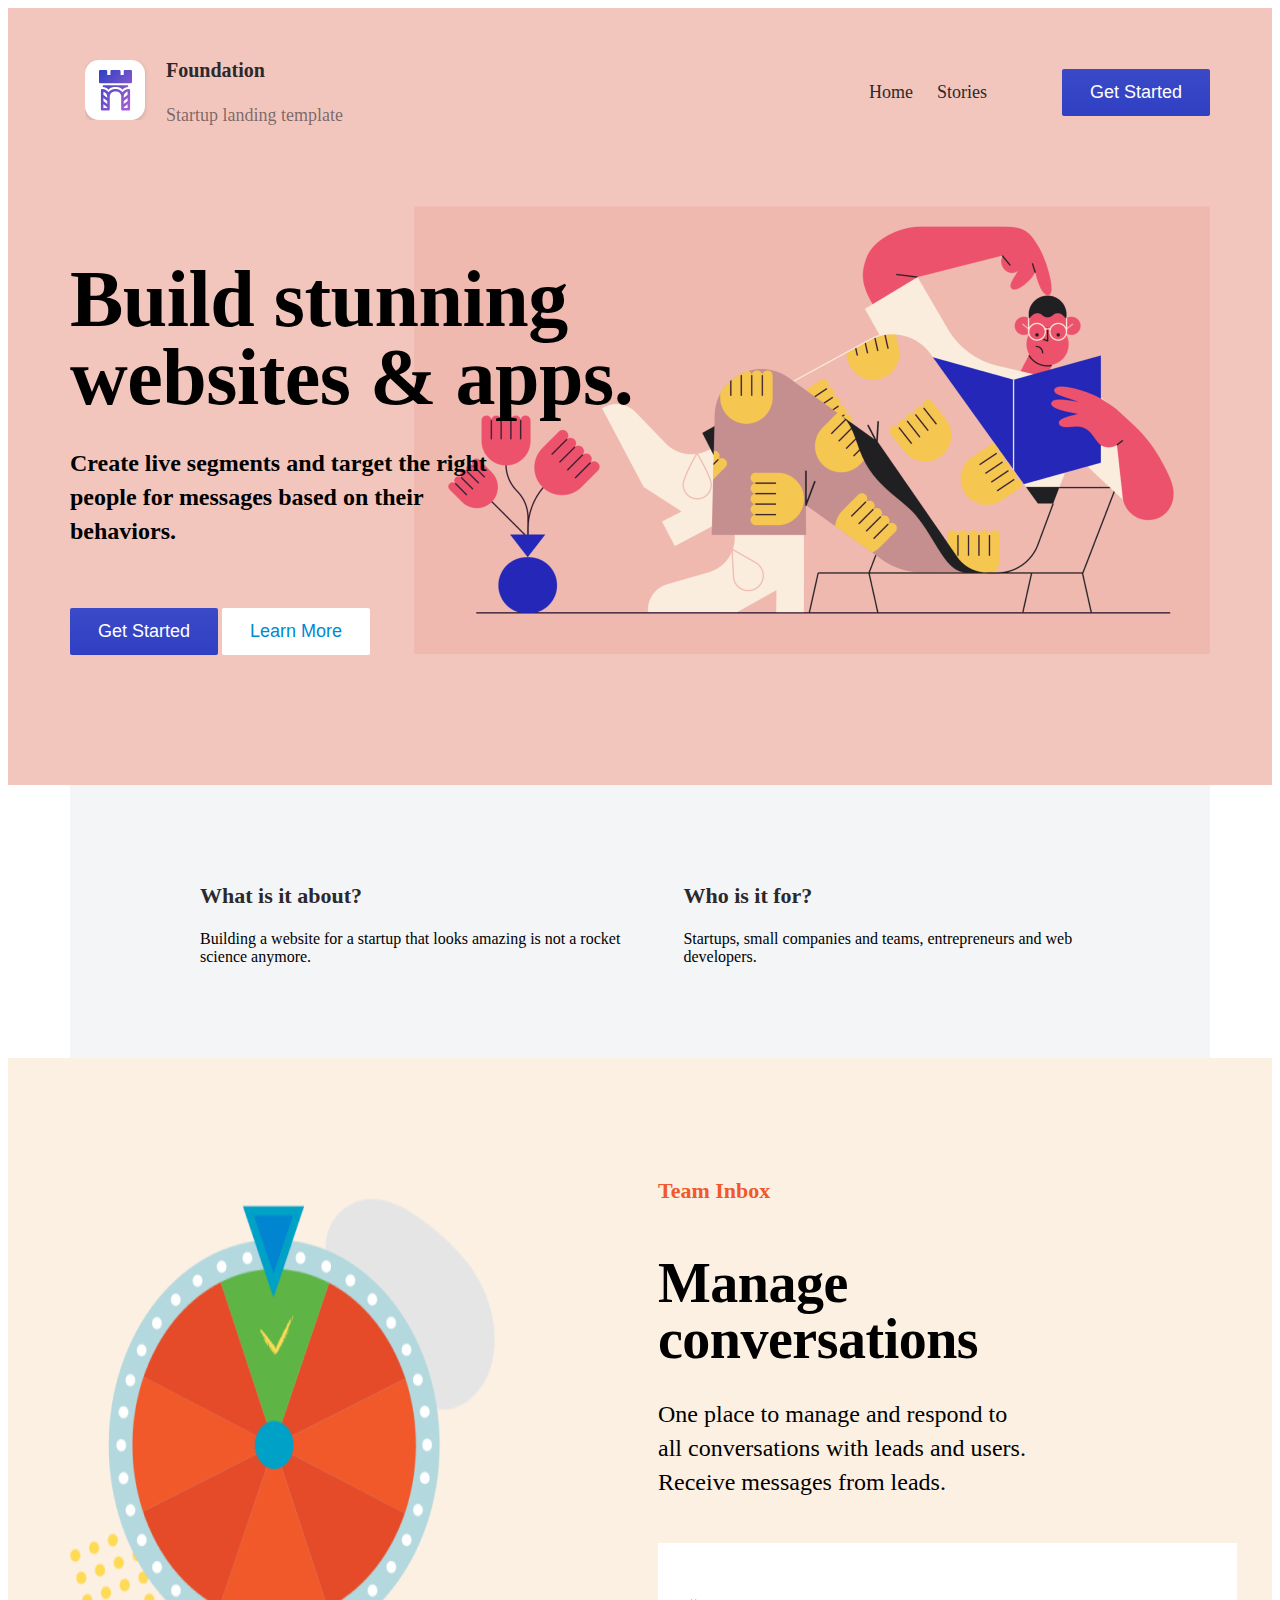
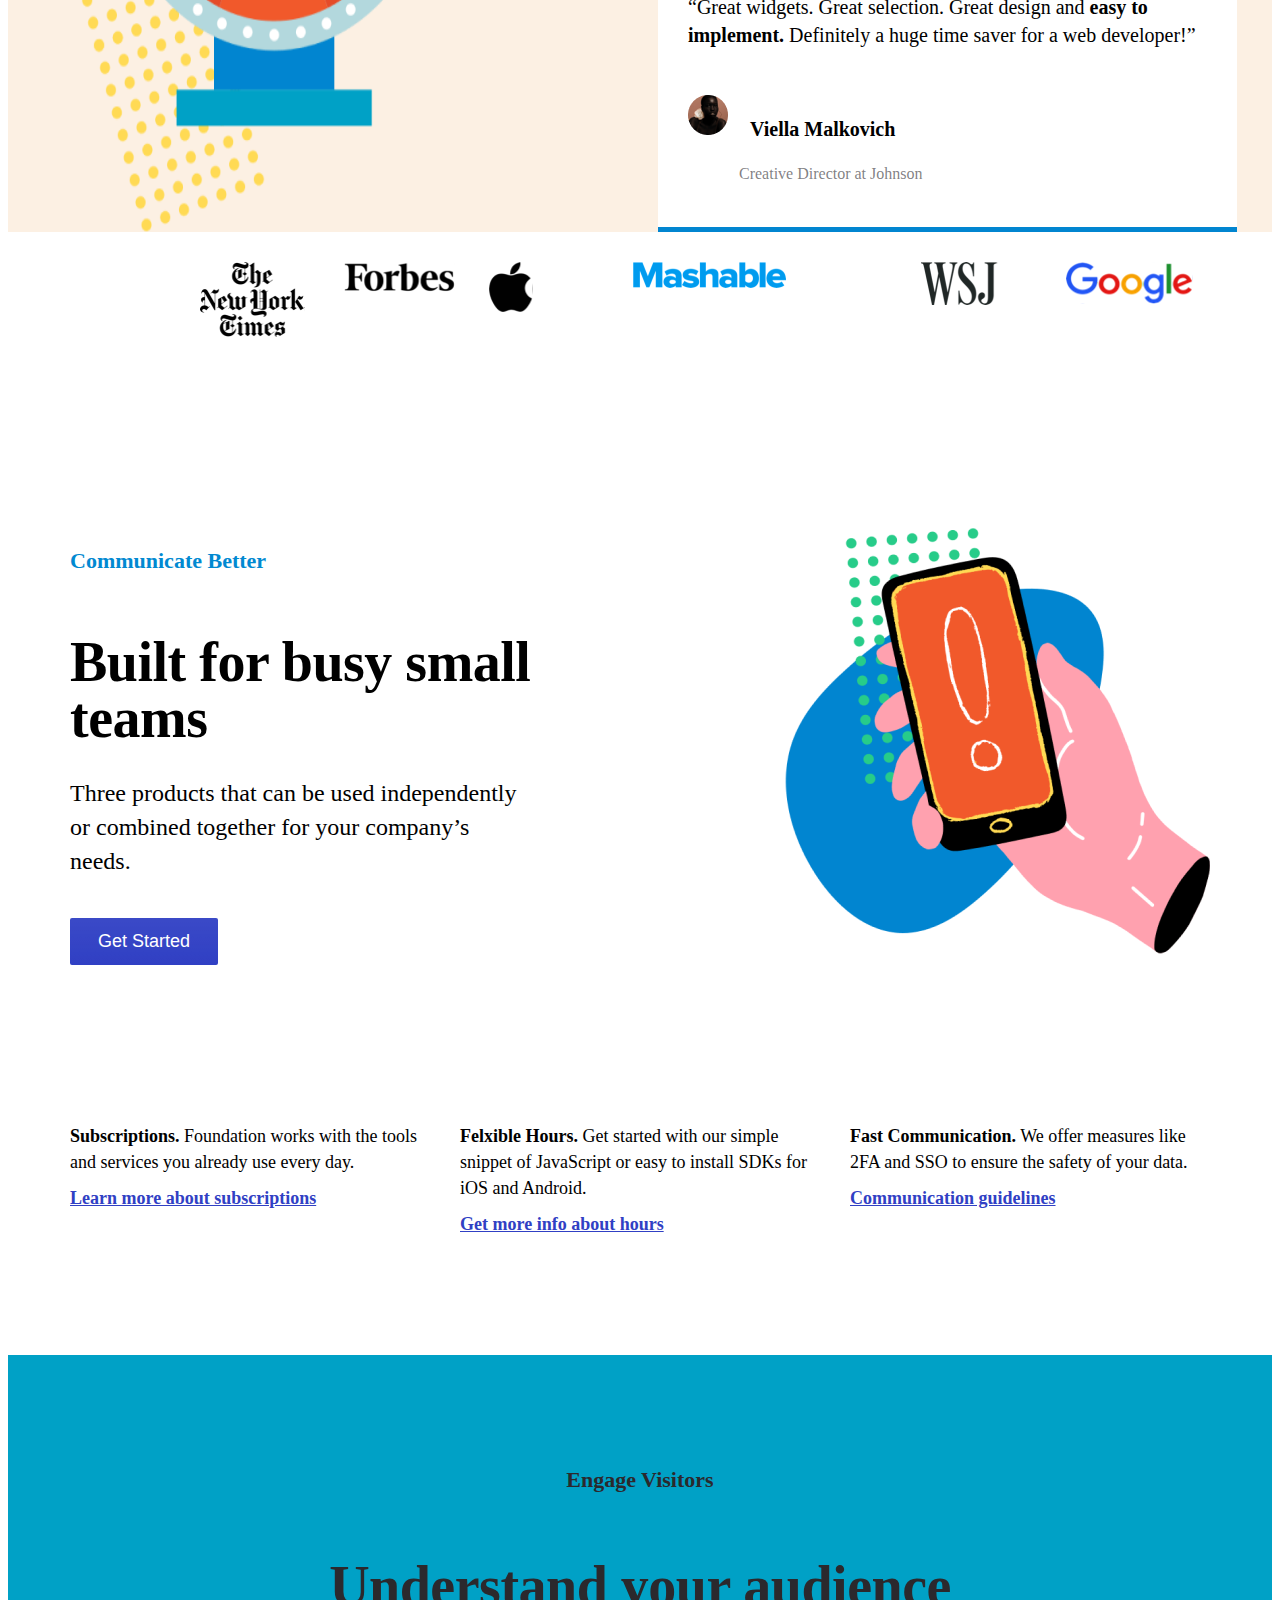
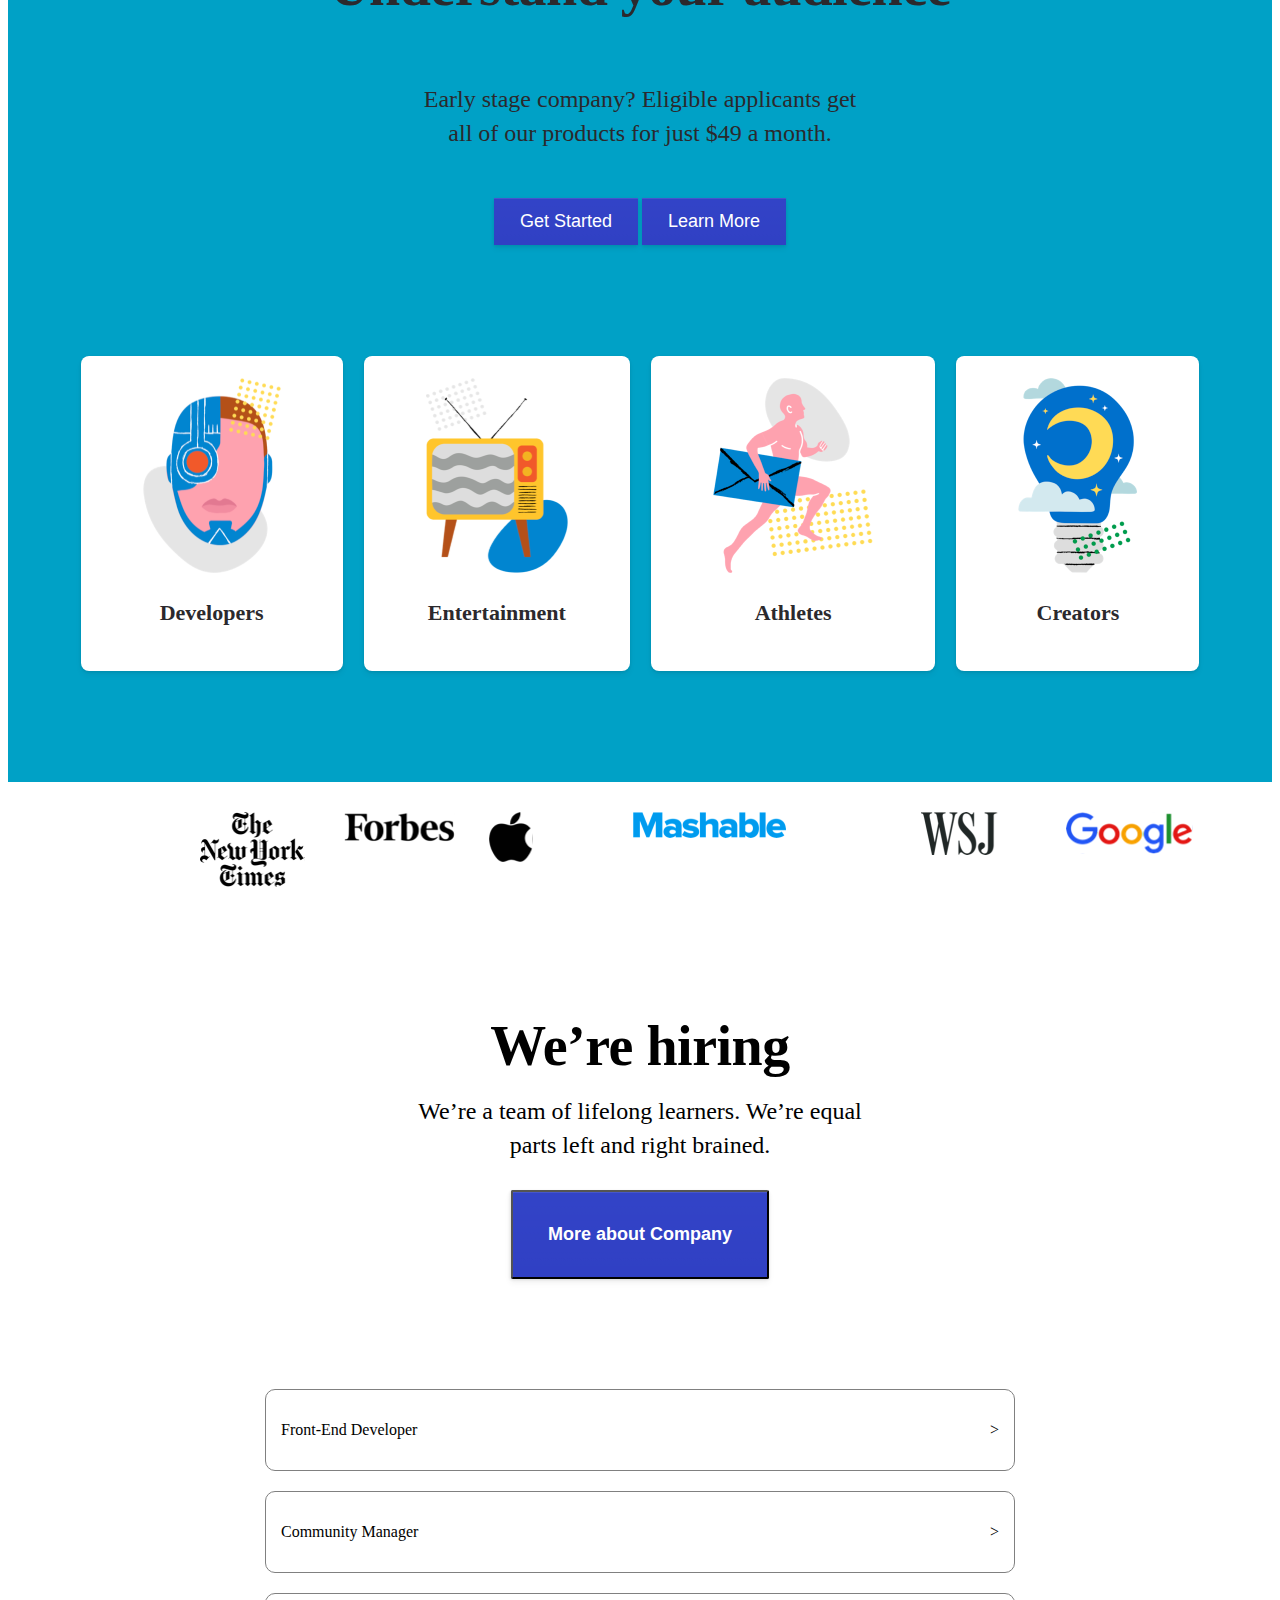
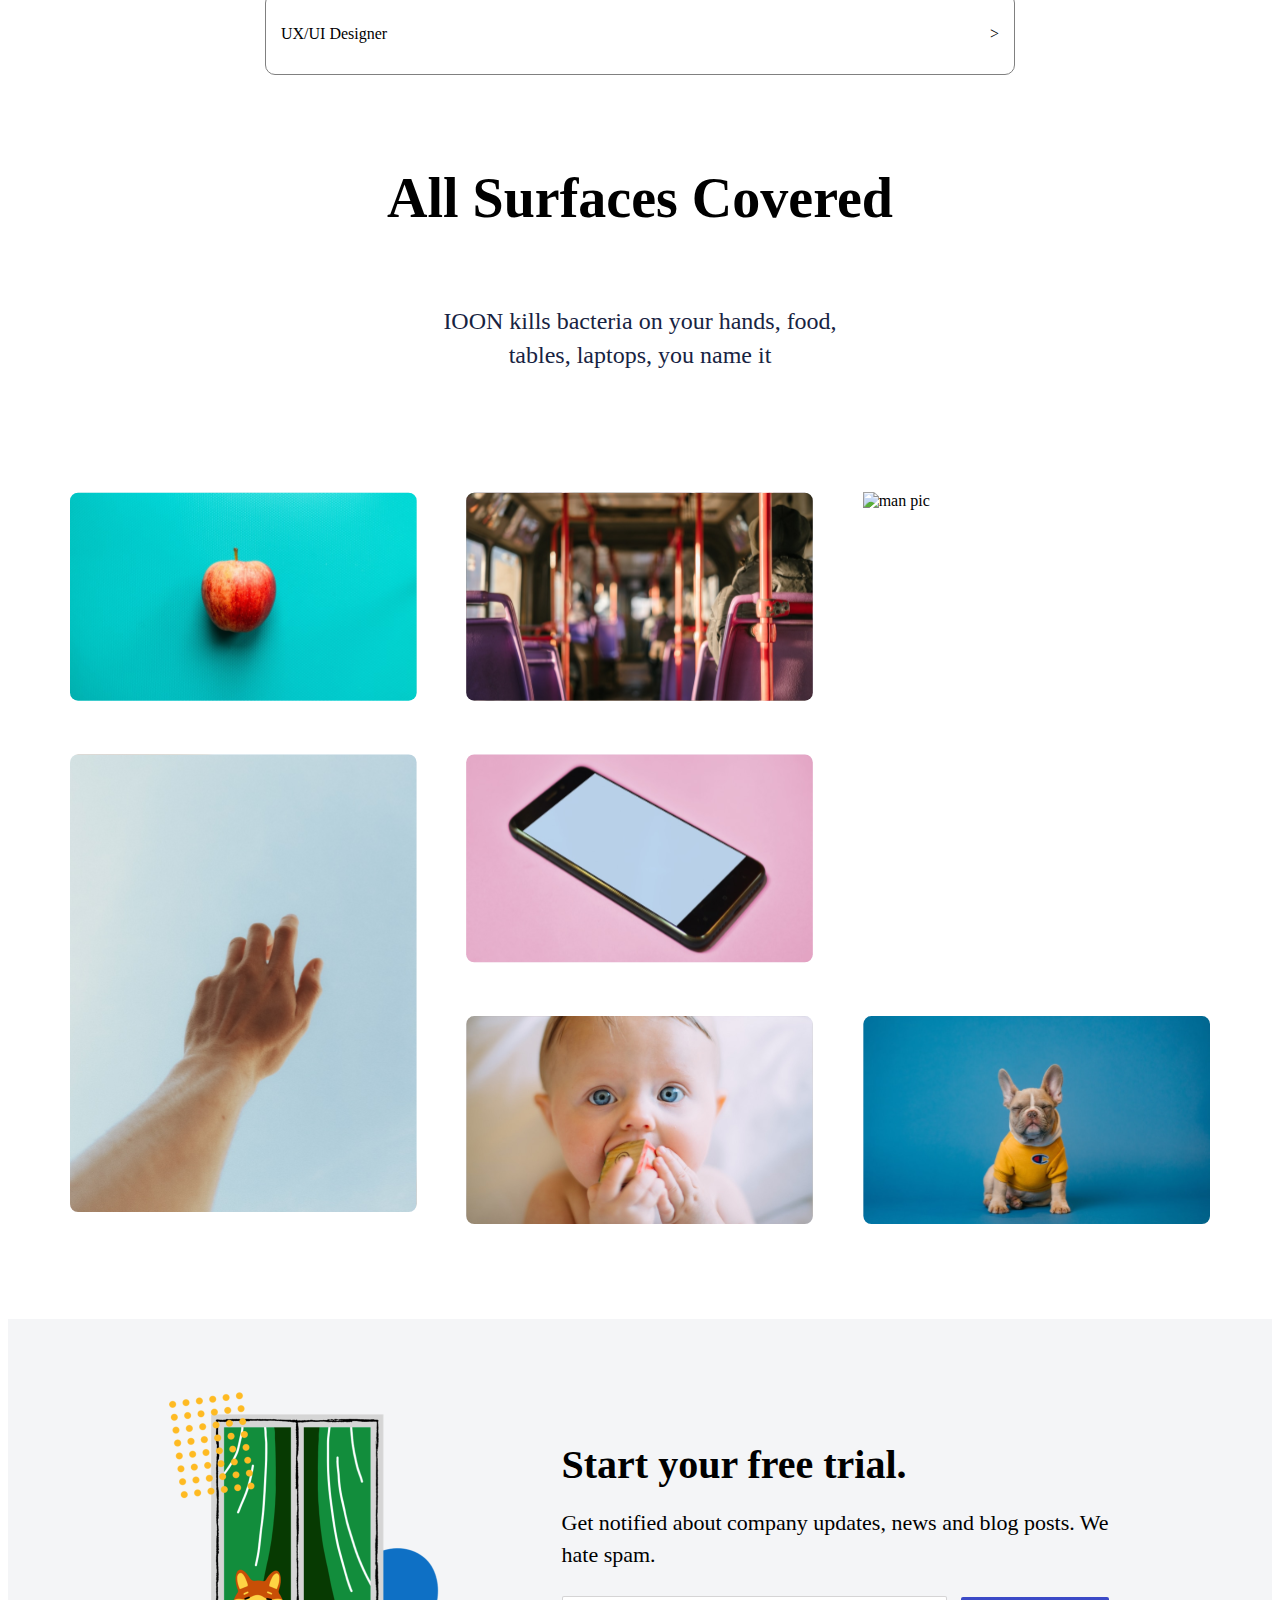
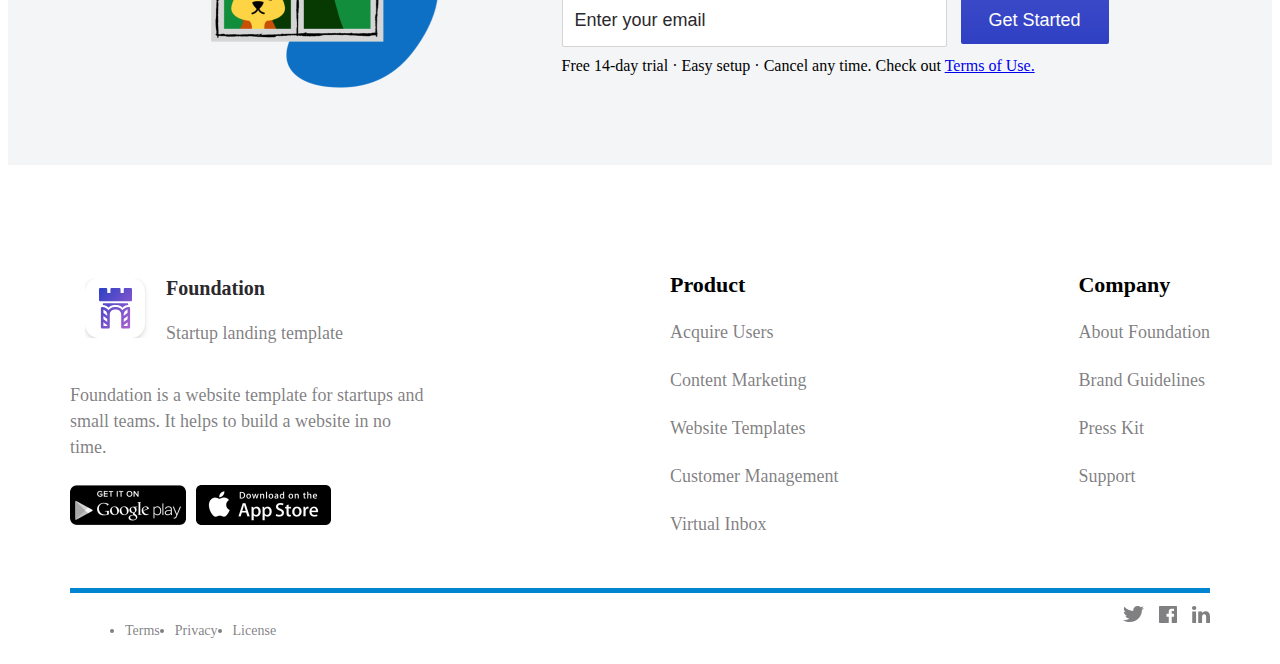
==== again/index.html @ 195011e1 "Add files via upload" ====
<!DOCTYPE html>
<html lang="en">

<head>
    <meta charset="UTF-8">
    <meta http-equiv="X-UA-Compatible" content="IE=edge">
    <meta name="viewport" content="width=device-width, initial-scale=1.0">
    <title>Project2</title>

    <link rel="stylesheet" href="https://cdnjs.cloudflare.com/ajax/libs/meyer-reset/2.0/reset.min.css">
    <link rel="stylesheet" href="./css/style.css">
    <link rel="stylesheet" href="./css/animate.css">
</head>

<body>
    <header class="header">
        <div class="container header-container">
            <div class="logo">
                <div>
                    <img src="./logo/Castle.svg" alt="Castle pic">
                </div>
                <div>
                    <p class="logo-bold">
                        Foundation
                    </p>
                    <p class="logo-regular">
                        Startup landing template
                    </p>
                </div>
            </div>
            <nav class="header-nav">
                <ul>
                    <li class="header-li"><a href="">
                            Home
                        </a>
                    </li>
                    <li class="header-li"><a href="">
                            Stories
                        </a>
                    </li>
                </ul>
                <div>
                    <button class="button">
                        Get Started
                    </button>
                </div>
            </nav>
        </div>
    </header>
    <section class="header">
        <div class="container header-wrapper">
            <div>
                <h1 class="title">
                    Build stunning websites & apps.
                </h1>
                <p class="header-text">Create live segments and target the right people for messages based on their
                    behaviors.
                </p>
                <div class="button-container">
                    <button class="button">
                        Get Started
                    </button>
                    <button class="button button-white">
                        Learn More
                    </button>
                </div>
            </div>
            <div>
                <img src="./img/manglass.png" alt="manglass pic">
            </div>
        </div>
    </section>
    <main>
        <div class="container">
            <div class="gray">
                <div class="Paragraph1">
                    <h2 class="Paragraph-text wow animate__swing">What is it about?
                    </h2>
                    <p>Building a website for a startup that looks amazing is not a rocket science anymore.
                    </p>
                </div>
                <div class="Paragraph2">
                    <h2 class="Paragraph-text">Who is it for?
                    </h2>
                    <p>Startups, small companies and teams, entrepreneurs and web developers.</p>
                </div>
            </div>
        </div>
        <section class="watch">
            <div class="container watch_text1">
                <img src="./img/watch.png" alt="watch pic" class="watch_pic">
                <div class="">
                    <div>
                        <p class="text-mini text-mini_orange">Team Inbox</p>
                    </div>
                    <h2 class="titile-inner">Manage conversations</h2>
                    <p class="watch_text">One place to manage and respond to all conversations with leads and users.
                        Receive messages from
                        leads.</p>

                    <div class="watch_lable">
                        <p class="watch_paragraph">“Great widgets. Great selection. Great design and <span>easy to
                                implement.</span> Definitely a huge time saver
                            for a web developer!”</p>
                        <div class="alarm-comment">
                            <div>
                                <img src="./logo/viella.png" alt="viella pic">
                            </div>
                            <div class="viella">
                                <p class="comment-info">Viella Malkovich
                                </p>
                                <p class="comment">Creative Director at Johnson
                                </p>
                            </div>
                        </div>
                    </div>
                </div>

        </section>




        <section class="container">
            <div class="companies">
                <div class="companies-logo companies-1"><img src="./logo/NYC.png" alt="NYC pic">
                </div>
                <div class="companies-logo companies-2"><img src="./logo/Forbes.png" alt="Forbes pic">
                </div>
                <div class="companies-logo companies-3"><img src="./logo/Apple.png" alt="Apple pic">
                </div>
                <div class="companies-logo companies-4"><img src="./logo/mashable.png" alt="mashable pic">
                </div>
                <div class="companies-logo companies-5"><img src="./logo/WSJ.png" alt="WSJ pic">
                </div>
                <div class="companies-logo companies-6"><img src="./logo/google.png" alt="google pic">
                </div>
            </div>
        </section>
        <section class="busy">
            <div class="container busy-flex">
                <div>
                    <p class="text-mini text-mini__blue">Communicate Better</p>
                    <h3 class="titile-inner">Built for busy small teams</h3>
                    <p class="text-inner">Three products that can be used independently or combined together for your
                        company’s needs.
                    </p>
                    <div>
                        <button class="button">
                            Get Started
                        </button>
                    </div>
                </div>
                <div class="handphone">
                    <img src="./img/handphone.png" alt="handphone pic">
                </div>
            </div>
            </div>
        </section>
        <section class="info">
            <div class="container info-flex">
                <div>
                    <p class="info-p"><span>Subscriptions.</span> Foundation works with the tools and services you
                        already use every day.</p>
                    <div>
                        <a class="info-link" href="#">
                            Learn more about subscriptions
                        </a>
                    </div>
                </div>
                <div>
                    <p class="info-p"><span>Felxible Hours.</span> Get started with our simple snippet of JavaScript or
                        easy to install SDKs for iOS
                        and Android.</p>
                    <div>
                        <a class="info-link" href="#">
                            Get more info about hours
                        </a>
                    </div>
                </div>
                <div>
                    <p class="info-p"><span>Fast Communication.</span> We offer measures like 2FA and SSO to ensure the
                        safety of your data.</p>
                    <div>
                        <a class="info-link" href="#">
                            Communication guidelines
                        </a>
                    </div>
                </div>
            </div>
        </section>
        <section class="engage">
            <div class="container container-engage">
                <div>
                    <h2 class="engage-text">Engage Visitors</h2>
                    <h1 class="engage-text2">Understand your audience</h1>
                    <p class="early">Early stage company? Eligible applicants get all of our products for just $49 a
                        month.</p>
                </div>
                <div class="get">
                    <button class="button-get">
                        Get Started
                    </button>

                    <button class="button-get">
                        Learn More
                    </button>
                </div>
                <div class="deac">
                    <div class="deac-img">
                        <img src="./logo/devel.svg" alt="devel pic" class="devel">
                        <div class="deac-text">
                            <p>Developers</p>
                        </div>
                    </div>
                    <div class="deac-img"><img src="./logo/entert.svg" alt="entert pic" class="entert">
                        <div class="deac-text">
                            <p>Entertainment</p>
                        </div>
                    </div>
                    <div class="deac-img"><img src="./logo/athlet.svg" alt="athlet pic">
                        <div class="deac-text">
                            <p>Athletes</p>
                        </div>
                    </div>
                    <div class="deac-img"><img src="./logo/creators.svg" alt="creators pic">
                        <div class="deac-text">
                            <p>Creators</p>
                        </div>
                    </div>
                </div>
            </div>

        </section>
        <section class="container">
            <div class="companies">
                <div class="companies-logo companies-1"><img src="./logo/NYC.png" alt="NYC pic">
                </div>
                <div class="companies-logo companies-2"><img src="./logo/Forbes.png" alt="Forbes pic">
                </div>
                <div class="companies-logo companies-3"><img src="./logo/Apple.png" alt="Apple pic">
                </div>
                <div class="companies-logo companies-4"><img src="./logo/mashable.png" alt="mashable pic">
                </div>
                <div class="companies-logo companies-5"><img src="./logo/WSJ.png" alt="WSJ pic">
                </div>
                <div class="companies-logo companies-6"><img src="./logo/google.png" alt="google pic">
                </div>
            </div>
        </section>
        <section class="about">
            <div class="container">
                <div class="about-item_container">
                    <div class="item-text">
                        <h2>
                            We’re hiring
                        </h2>
                        <p>
                            We’re a team of lifelong learners. We’re equal parts left and right brained.
                        </p>
                        <div>
                            <button class="button-more">
                                <p>
                                    More about Company
                                </p>
                            </button>
                        </div>
                    </div>
                    <div class="about-items">
                        <div>
                            <p class="about-position">
                                Front-End Developer
                            </p>
                            <p class="about-icon">
                                >
                            </p>
                        </div>
                        <p>
                            Los Angeles / Remote
                        </p>
                    </div>
                    <div class="about-items">
                        <div>
                            <p class="about-position">
                                Community Manager
                            </p>
                            <p class="about-icon">
                                >
                            </p>
                        </div>
                        <p>
                            New York / Full-Time
                        </p>
                    </div>
                    <div class="about-items">
                        <div>
                            <p class="about-position">
                                UX/UI Designer
                            </p>
                            <p class="about-icon">
                                >
                            </p>
                        </div>
                        <p>
                            New York / Full-Time
                        </p>
                    </div>
                </div>
            </div>

            </div>
        </section>

        <section class="surfaces">
            <div class="container">
                <div>
                    <h2 class="surface wow bounceOut">All Surfaces Covered</h2>
                    <p class="surface-text">IOON kills bacteria on your hands, food, tables, laptops, you name it</p>
                </div>
                <div class="grid">
                    <div class="gird-img"> <img src="./img/apple.svg" alt="apple pic">
                    </div>
                    <div class="gird-img"> <img src="./img/transport.svg" alt="transport pic">
                    </div>
                    <div class="gird-img"> <img src="./img/ma.svg" alt="man pic">
                    </div>
                    <div class="gird-img"> <img src="./img/hand.svg" alt="hand pic">
                    </div>
                    <div class="gird-img"><img src="./img/phone.svg" alt="phone pic">
                    </div>
                    <div class="gird-img"><img src="./img/baby.svg" alt="baby pic">
                    </div>
                    <div class="gird-img"> <img src="./img/dog.svg" alt="dog pic">
                    </div>
                </div>
            </div>
        </section>
        <section class="bg-gray gray">
            <div class="container free-flex">
                <div>
                    <img src="./img/window.png" alt="window pic" class="animation-img">
                </div>
                <div>
                    <h4 class="free-title">Start your free trial.</h4>
                    <p class="free-text">Get notified about company updates, news and blog posts. We hate spam.</p>
                    <form action="">
                        <input placeholder="Enter your email" class="free-input" required type="text">
                        <button class="button">
                            Get Started
                        </button>
                    </form>
                    <p class="free">Free 14-day trial · Easy setup · Cancel any time. Check out <a href="#">Terms of
                            Use.</a> </p>
                </div>
            </div>
        </section>
    </main>
    <footer>
        <div class="container footer-flex">
            <div class="">
                <div class="logo">
                    <div>
                        <img src="./logo/Castle.svg" alt="Castle pic">
                    </div>
                    <div>
                        <p class="logo-bold">
                            Foundation
                        </p>
                        <p class="logo-regular">
                            Startup landing template
                        </p>
                    </div>
                </div>
                <p class="footer-wibsite">Foundation is a website template for startups and small teams. It helps to
                    build a website in no
                    time.</p>
                <div class="footer-img">
                    <div>
                        <a href=""> <img src="./logo/Google Play.svg" alt=""></a>
                    </div>
                    <div> <a href=""> <img src="./logo/AppStore.svg" alt=""></a>
                    </div>
                </div>
            </div>
            <div>
                <h1 class="footer-title">Product</h1>
                <div class="footer-text">
                    <p>Acquire Users
                    </p>
                    <p>Content Marketing
                    </p>
                    <p> Website Templates
                    </p>
                    <p> Customer Management
                    </p>
                    <p> Virtual Inbox</p>
                </div>
            </div>
            <div>
                <h1 class="footer-title">Company</h1>
                <div class="footer-text">
                    <p>About Foundation
                    </p>
                    <p>Brand Guidelines
                    </p>
                    <p>Press Kit
                    </p>
                    <p>Support</p>
                </div>
            </div>
        </div>
        <div class="container footer-end">
            <ul class="footer-ul">
                <li class="footer-li">Terms</li>
                <li class="footer-li">Privacy</li>
                <li class="footer-li">License</li>
            </ul>

            <div class="footer-ul">
                <div class="footer-logo"> <img src="./logo/icon-twitter.svg" alt=""></div>
                <div class="footer-logo"> <img src="./logo/icon-fb.svg" alt=""></div>
                <div class="footer-logo"> <img src="./logo/LinkedIn.svg" alt=""></div>
            </div>
        </div>


    </footer>

    <script src="js/wow.min.js">
    </script>
    <script src="https://cdnjs.cloudflare.com/ajax/libs/jquery/3.6.0/jquery.min.js"
        integrity="sha512-894YE6QWD5I59HgZOGReFYm4dnWc1Qt5NtvYSaNcOP+u1T9qYdvdihz0PPSiiqn/+/3e7Jo4EaG7TubfWGUrMQ=="
        crossorigin="anonymous" referrerpolicy="no-referrer">
    </script>
    <script src="./js/script.js">
    </script>
</body>

</html>
---- again/css/style.css ----
body {
    font-family: 'Work Sans, sans ';
}

.header {
    background-color: #F3C6BD;
    padding: 30px;
}

.container {
    max-width: 1140px;
    margin: 0 auto;
}

.header-container {
    display: flex;
    justify-content: space-between;
    align-items: center;
}

.logo {
    display: flex;
    align-items: center;

}

.logo>div:first-child {
    margin: 15px;
}


.logo-bold {
    font-weight: bold;
    font-size: 20px;
    line-height: 25px;
    color: #2B292D;
}

.logo-regular {
    font-size: 18px;
    line-height: 25px;
    color: rgba(43, 41, 45, 0.6);
}

.header-nav {
    display: flex;
    align-items: center;
}

.header-li {
    display: inline-block;
}

.header-li:not(:last-child) {
    margin-right: 20px;
}

.header-li>a {
    font-size: 18px;
    line-height: 25px;
    color: #2B292D;
    text-decoration: none;
}

.header-li>a:hover {
    font-weight: bold;
}

.header-nav>div {
    margin-left: 75px;
}

.button {
    border: none;
    font-size: 18px;
    line-height: 13px;
    color: #FFFFFF;
    padding: 17px 28px;
    background: linear-gradient(180deg, rgba(255, 255, 255, 0.05) 0%, rgba(255, 255, 255, 1e-05) 100%), #3040C4;
    border-radius: 2px;
    cursor: pointer;

}

.button:hover {
    background: linear-gradient(180deg, rgba(255, 255, 255, 0.05) 0%, rgba(255, 255, 255, 1e-05) 100%), white;
    color: #3040C4;
    transition: 1s;
}

.title {
    font-weight: bold;
    font-size: 80px;
    line-height: 78px;
    letter-spacing: -0.5px;
    margin-bottom: 30px;
}


.header-text {
    font-weight: bold;
    font-size: 24px;
    line-height: 34px;
    max-width: 450px;
    margin-bottom: 60px;

}

.header-wrapper {
    display: flex;
    position: relative;
}


.header-wrapper>div:first-of-type {
    max-width: 750px;
    z-index: 1;
    padding-bottom: 100px;
}

.header-wrapper>div:last-of-type {
    position: absolute;
    top: 0;
    right: 0;
    z-index: 0;
}

.button-white {
    background: white;
    color: #0189D1;
}

.gray {
    background: #F4F5F7;
    display: flex;
    justify-content: space-between;
    align-items: center;
}

.gray>p {
    font-size: 22px;
    line-height: 32px;
    margin: 0 auto;
}

.Paragraph1 {
    margin: 77px 0 76px 130px;
}

.Paragraph2 {
    margin: 77px 131px 76px 29px;
}

.Paragraph-text {
    font-weight: bold;
    font-size: 22px;
    line-height: 32px;
    color: #2B292D;
}

.watch {
    background: #FCF0E3;

}

.text-mini_orange {
    color: #F1592B;
    margin-top: 116px;
}

.watch_text1 {
    display: flex;
    justify-content: space-between;

}

.watch_text {
    font-size: 24px;
    line-height: 34px;
    padding-right: 200px;
}

.watch_lable {
    padding: 30px 30px 26px 30px;
    background: white;
    margin-top: 44px;
    max-width: 519px;
    font-size: 20px;
    line-height: 28px;
    border-bottom: 5px solid #0185D0;

}

.watch_paragraph {
    font-size: 20px;
    line-height: 28px;
    padding-bottom: 26px;
}

.watch_paragraph>span {
    font-weight: bold;
}

.comment-info {
    padding: 0 11px;
    font-weight: bold;
}

.comment {
    font-size: 16px;
    line-height: 22px;
    color: rgba(43, 41, 45, 0.6);
}

.alarm-comment {
    display: flex;
    min-width: 519px;

}

.companies {
    display: flex;
    padding: 30px 0 81px 130px;
}

.viella {
    margin-left: 11px;
}

.watch_pic {
    margin-right: 163px;
    margin-top: 140px;
}

.companies-logo {}

.companies-1 {
    flex: 1;
}

.companies-2 {
    flex: 1;
}

.companies-3 {
    flex: 1;
}

.companies-4 {
    flex: 2;
}

.companies-5 {
    flex: 1;
}

.companies-6 {
    flex: 1;
}

.busy {
    padding: 100px 0;
}

.busy-flex {
    display: flex;
    align-items: center;
    justify-content: space-between;
}

.text-mini {
    font-weight: bold;
    font-size: 22px;
    line-height: 34px;
    margin-bottom: 25px;
}

.text-mini__blue {
    color: #0189D1;
}

.titile-inner {
    font-weight: bold;
    font-size: 56px;
    line-height: 56px;
    letter-spacing: -0.5px;
    max-width: 462px;
    margin-bottom: 30px;
}

.text-inner {
    font-size: 24px;
    line-height: 34px;
    max-width: 461px;
    margin-bottom: 40px;
}

.handphone:hover {
    transform: translate(50%, -50%);
    transition-duration: 2s;
    transition-delay: 1s;
}

.info {
    padding: 40px 0 100px;
}

.info-flex {
    display: flex;
    justify-content: space-between;
}

.info-p {
    font-size: 18px;
    max-width: 360px;
    line-height: 26px;
    margin-bottom: 10px;
}

.info-p>span {
    font-weight: bold;
}

.info-link {
    font-weight: bold;
    font-size: 18px;
    line-height: 26px;
    text-decoration-line: underline;
    color: #3040C4;
}

.engage {
    background: #00A1C6;
}

.container-engage {
    padding-bottom: 111px;
}

.engage-text {
    padding: 108px 0 24px 0;
    font-weight: bold;
    font-size: 22px;
    line-height: 34px;
    text-align: center;
    color: #2B292D;
}

.get {
    text-align: center;
    margin-bottom: 111px;
}

.button-get {
    cursor: pointer;
    padding: 17px 26px;
    font-size: 18px;
    line-height: 13px;
    color: #FFFFFF;
    border: none;
    background: linear-gradient(180deg, rgba(255, 255, 255, 0.05) 0%, rgba(255, 255, 255, 1e-05) 100%), #3040C4;
    background-blend-mode: overlay, normal;
    box-shadow: 0px 1px 3px rgba(0, 0, 0, 0.1), 0px 4px 6px rgba(0, 0, 0, 0.05), inset 0px 1px 0px rgba(255, 255, 255, 0.1);
}

.button-get:hover {
    background: linear-gradient(180deg, rgba(255, 255, 255, 0.05) 0%, rgba(255, 255, 255, 1e-05) 100%), white;
    color: ##00A1C6;
    transition: 1s;
}

.deac {
    display: flex;
    justify-content: space-around;

}

.deac-img {
    padding: 22px 62px;
    border: none;
    cursor: pointer;
    background: linear-gradient(180deg, rgba(255, 255, 255, 0.05) 0%, rgba(255, 255, 255, 1e-05) 100%), #FFFFFF;
    background-blend-mode: overlay, normal;
    box-shadow: 0px 1px 3px rgba(0, 0, 0, 0.1), 0px 4px 6px rgba(0, 0, 0, 0.05), inset 0px 1px 0px rgba(255, 255, 255, 0.1);
    border-radius: 8px;

}

.deac-img:hover {
    background: #3040C4;
    color: white;
    transition: 1s;
}

.deac-text {
    font-weight: bold;
    font-size: 22px;
    line-height: 28px;
    text-align: center;
    color: #2B292D;
}

.engage-text2 {
    padding: ;
    font-size: 56px;
    font-weight: bold;
    line-height: 56px;
    text-align: center;
    letter-spacing: -0.5px;
    color: #2B292D;
}

.early {
    padding: 30px 350px 24px 350px;
    font-size: 24px;
    line-height: 34px;
    text-align: center;
    color: #2B292D;
}

.item-text>h2 {
    font-weight: bold;
    font-size: 56px;
    line-height: 56px;
    text-align: center;
    letter-spacing: -0.5px;
    margin-bottom: 20px;
}

.item-text>p {
    font-size: 24px;
    line-height: 34px;
    text-align: center;
    max-width: 555px;
    margin: 0 auto;
    margin-bottom: 28px;
    padding: 0 150px;
}

.button-more {
    position: relative;
    left: 50%;
    transform: translate(-50%, 0);
    background: linear-gradient(180deg, rgba(255, 255, 255, 0.05) 0%, rgba(255, 255, 255, 1e-05) 100%), #3040C4;
    background-blend-mode: overlay, normal;
    box-shadow: 0px 1px 3px rgba(0, 0, 0, 0.1), 0px 4px 6px rgba(0, 0, 0, 0.05), inset 0px 1px 0px rgba(255, 255, 255, 0.1);
    border-radius: 2px;
    margin-bottom: 110px;
    cursor: pointer;
}

.button-more>p {
    font-weight: bold;
    padding: 17px 29px;
    font-size: 18px;
    line-height: 13px;
    color: #FFFFFF;
}
.about {
    margin-bottom: 90px;
}

.about-item_container {
    max-width: 750px;
    margin: 0 auto
}

.about-items>div {
    display: flex;
    justify-content: space-between;
}

.about-items {
    border: 1px solid gray;
    border-radius: 10px;
    box-sizing: border-box;
    padding: 15px;
    margin-bottom: 20px;
    cursor: pointer;
}

.about-items>p {
    margin-top: 20px;
    display: none;
}

.active {
    transform: rotate(90deg);
    transition: 1s;
}

.toggleBg {
    background-color: #3141C5;
}

.toggleColor {
    color: white;
}




.surfaces {
    padding-bottom: 91px;
}

.surface {
    text-align: center;
    font-weight: bold;
    font-size: 56px;
    line-height: 66px;
    color: #000000;

}

.surface-text {
    padding: 26px 350px 96px 350px;
    font-size: 24px;
    line-height: 34px;
    text-align: center;
    color: #172342;
}

.grid {
    display: grid;
    grid-template-columns: repeat(3, 1fr);
    gap: 49px;
}

.gird-img:nth-child(3) {
    grid-row: span 2;
    grid-column: span 1;
}

.gird-img:nth-child(4) {
    grid-row: span 2;
    grid-column: span 1;
}

.bg-gray {
    padding: 73px 0;
}

.free-flex {
    display: flex;
    justify-content: space-around;
    align-items: center;
}

.free-title {
    font-weight: bold;
    font-size: 40px;
    line-height: 40px;
    margin-bottom: 10px;
}

.free-text {
    max-width: 550px;
    font-size: 22px;
    line-height: 32px;
    margin-bottom: 25px;
}

.free-input {
    width: 385px;
    padding: 13px 0 15px 12px;
    margin-right: 10px;
    border: 1px solid rgba(43, 41, 45, 0.2);
    box-sizing: border-box;
    border-radius: 2px;
    font-size: 18px;
}

.free-input:focus {
    outline: none;
}

.free-input::placeholder {
    font-size: 18px;
    color: #2B292D;
}

.free {
    margin-top: 10px;
}

.footer-flex {
    margin-top: 91px;
    display: flex;
    justify-content: space-between;
    border-bottom: 5px solid #0185D0;
}

.footer-title {
    font-weight: bold;
    font-size: 22px;
    line-height: 28px;
}

.footer-text {

    font-size: 18px;
    line-height: 30px;
    color: rgba(43, 41, 45, 0.6);
}

.footer-wibsite {
    max-width: 360px;
    font-size: 18px;
    line-height: 26px;
    color: rgba(43, 41, 45, 0.6);
}

.footer-img {
    margin-bottom: 59px;
    display: flex;
    gap: 10px;
    margin-top: 25px;

}

.footer-end {
    display: flex;
    justify-content: space-between;
    font-size: 14px;
    line-height: 22px;
    color: rgba(43, 41, 45, 0.6);
}

.footer-ul {
    display: flex;
    justify-content: space-between;

}

.footer-li {
    margin-left: 15px;
    margin-top: 13px;
}

.footer-logo {
    margin-left: 15px;
    margin-top: 13px;
}

.devel {
    animation-name: dev;
    animation-duration: 2s;
    position: relative;
    animation-direction: reverse;
    animation-iteration-count: infinite;
    animation-play-state: paused;
}

.animation-img {
    margin-right: 123px;
    animation-name: img;
    animation-duration: 3s;
    position: relative;
    animation-iteration-count: infinite;
    animation-timing-function: linear;
}

.entert {
    animation-name: ent;
    animation-duration: 2s;
    position: relative;
    animation-direction: reverse;
    animation-iteration-count: infinite;
    animation-play-state: paused;
}

@keyframes img {
    0% {
        top: 0;
    }

    25% {
        top: -25px;
    }

    50% {
        top: -50px;
    }

    75% {
        top: -25px;
    }

    100% {
        top: 0;
    }
}

@keyframes dev {
    0% {
        top: 0;
    }

    25% {
        top: -25px;
    }

    50% {
        top: -50px;
    }

    75% {
        top: -25px;
    }

    100% {
        top: 0;
    }
}

@keyframes ent {
    0% {
        top: 0;
    }

    25% {
        top: -25px;
    }

    50% {
        top: -50px;
    }

    75% {
        top: -25px;
    }

    100% {
        top: 0;
    }
}


@media (max-width: 1140px) {
    .container {
        max-width: 1070px;
    }

    .header {
        padding: 15px 0;
    }

    .busy {
        padding: 80px 0;
    }

    .info-p {
        max-width: 320px;
    }
}

@media (max-width:1000px) {
    .container {
        max-width: 850px;
    }

    .busy-flex {
        flex-direction: column;
        text-align: center;
    }

    .busy-flex>div:first-of-type {
        margin-bottom: 30px;
    }

    .info-flex {
        flex-direction: column-reverse;
        align-items: center;
    }

    .info-flex>div:not(:first-of-type) {
        margin-bottom: 30px;
    }

    .header-wrapper {
        display: block;
        position: static;
        padding-bottom: 0;
    }

    .header-wrapper>div:last-of-type {
        position: static;
        margin-top: 40px;
    }

    .header-wrapper>div:last-of-type img {
        width: 100%;
    }
}

@media (max-width:550px) {
    .container {
        max-width: 450px;
    }

    .busy {
        padding: 50px 0;
    }

    .titile-inner {
        font-size: 48px;
        margin-bottom: 20px;
    }

    .busy>img {
        width: 100%;
    }

    .info-p {
        max-width: 100%;
    }
}

@media (max-width:400px) {}
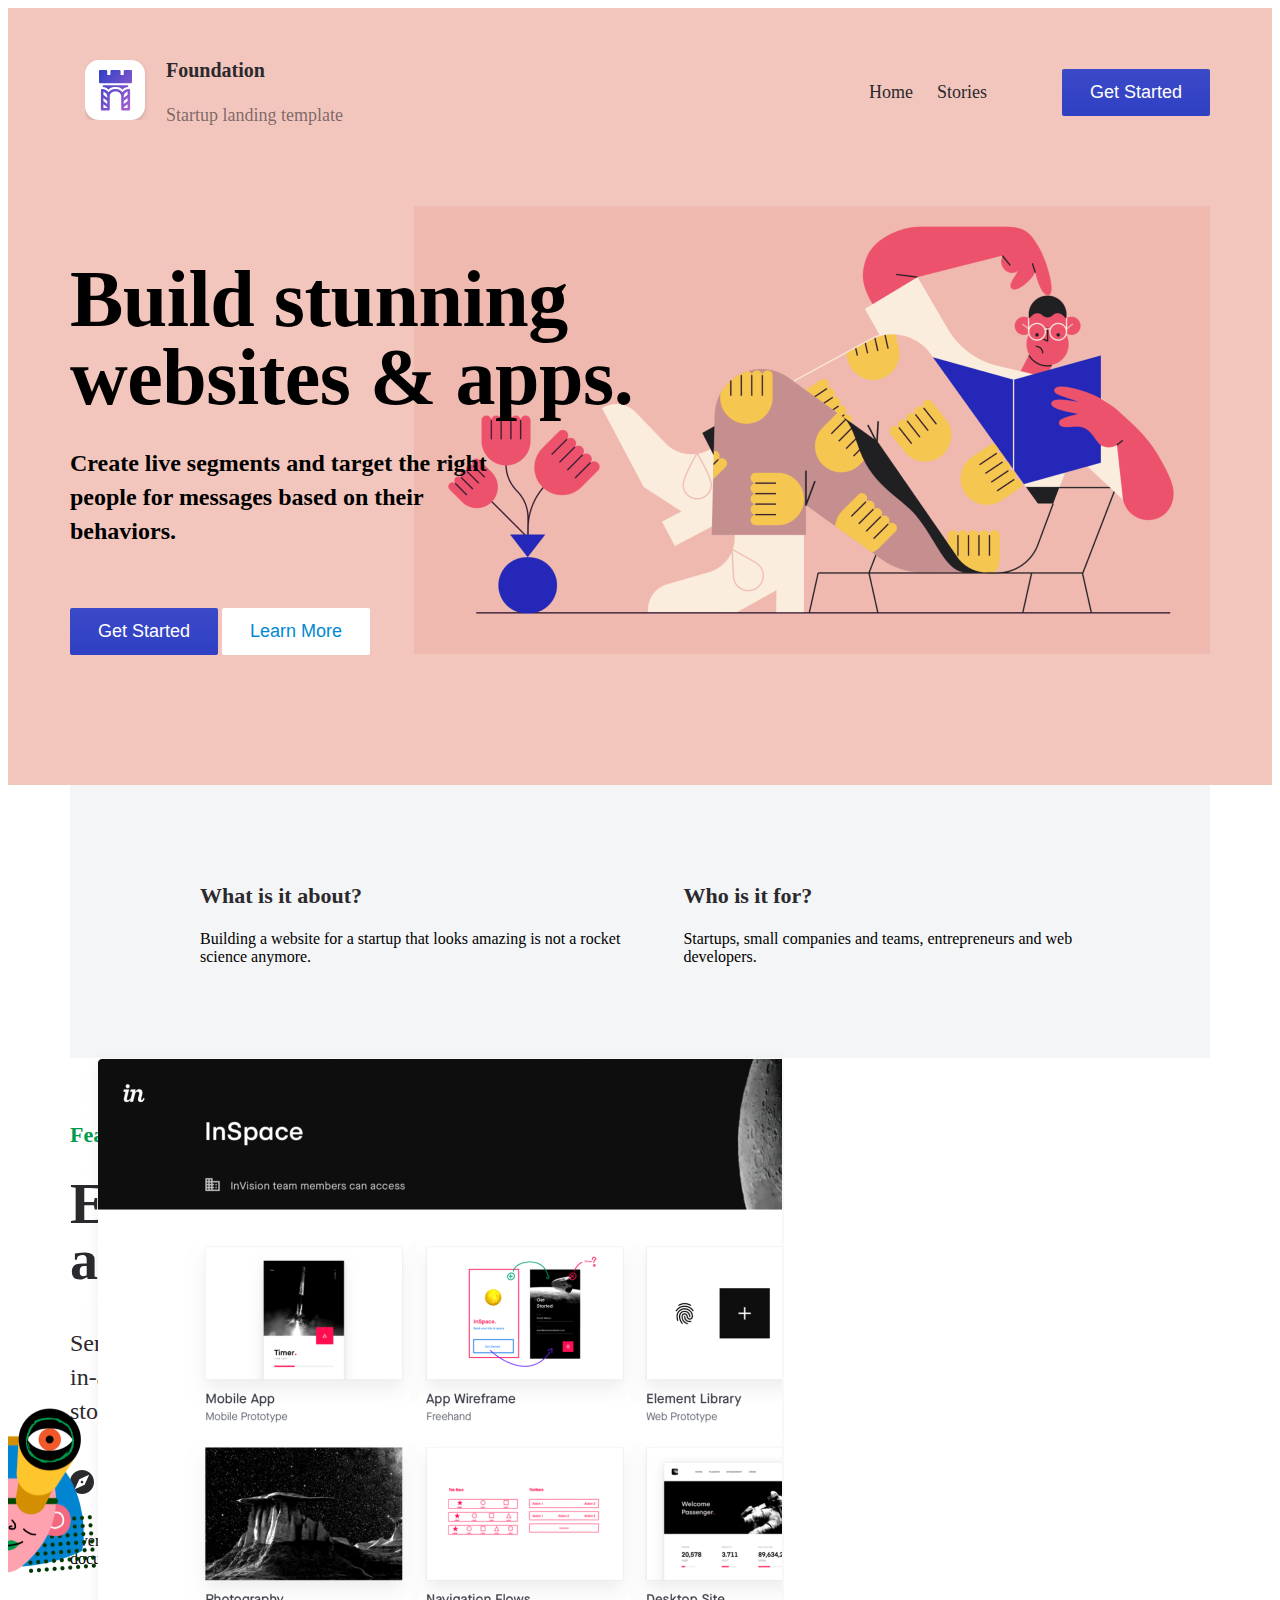
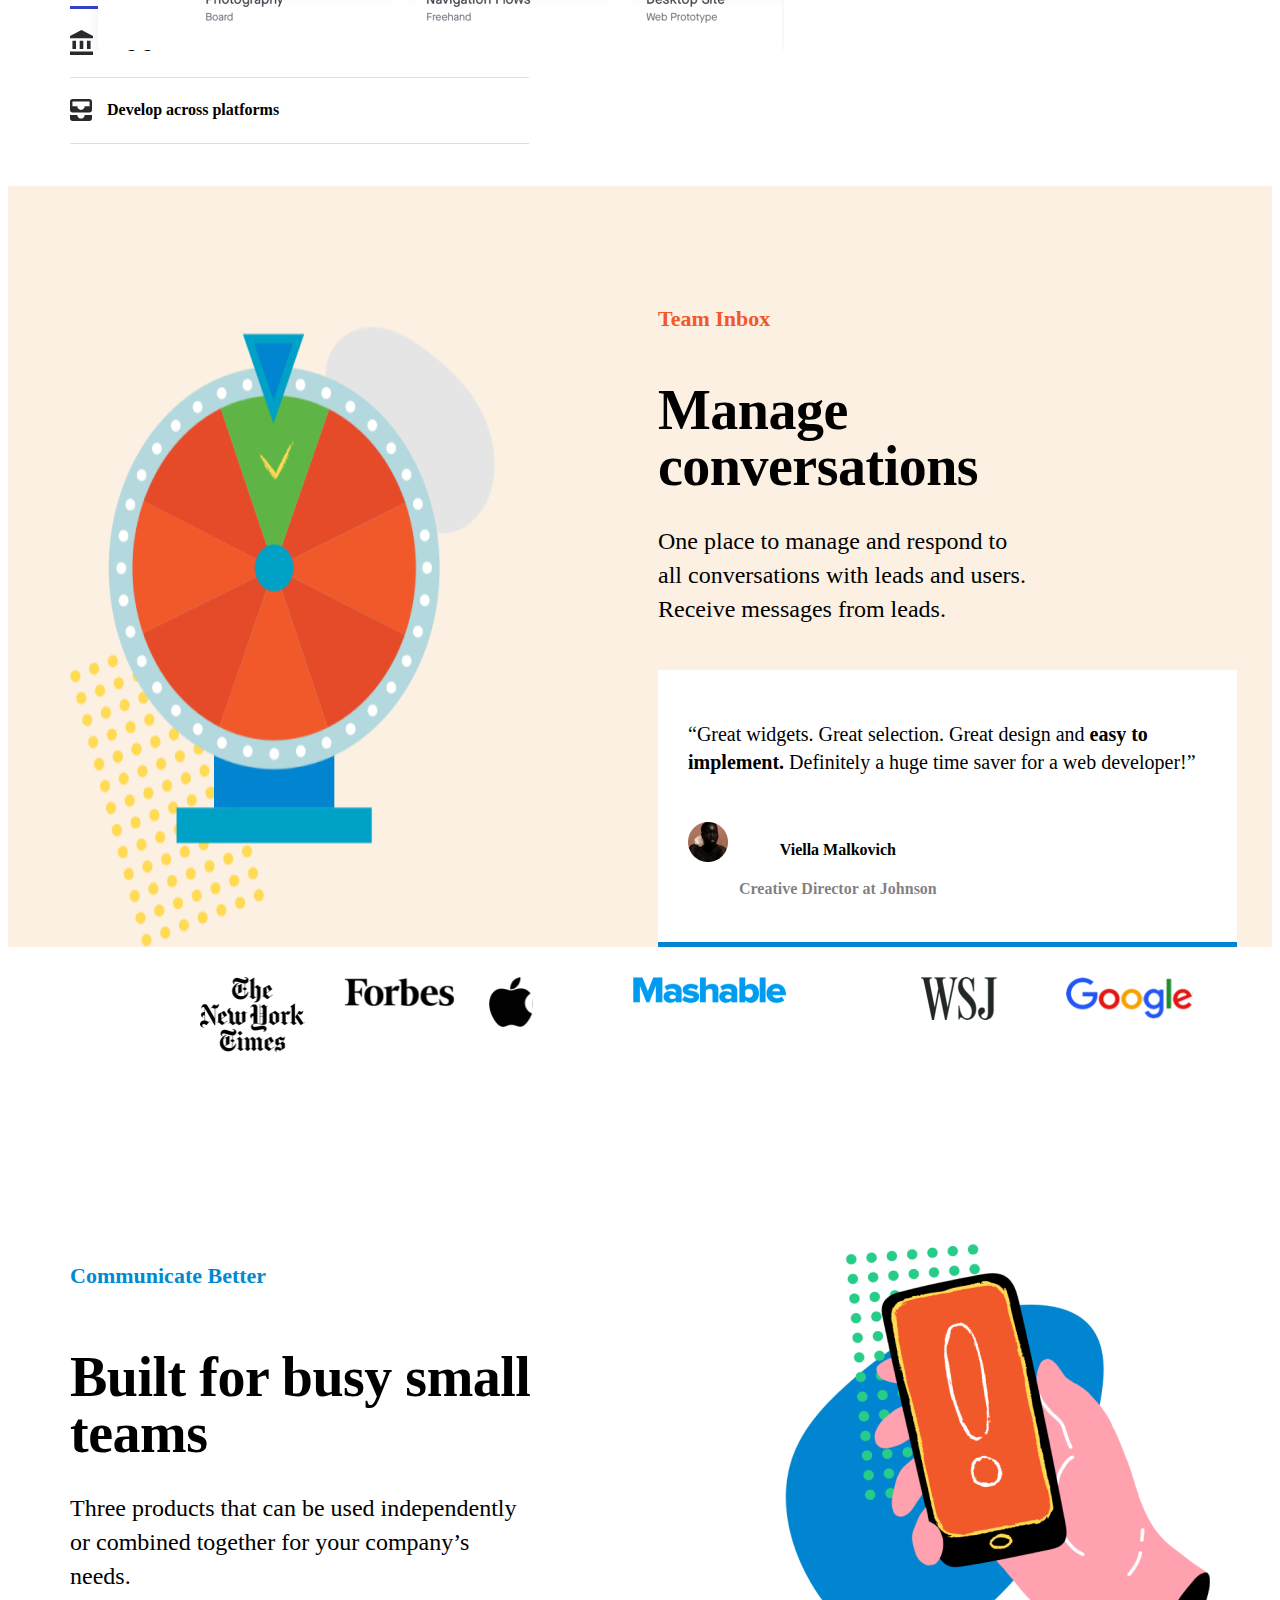
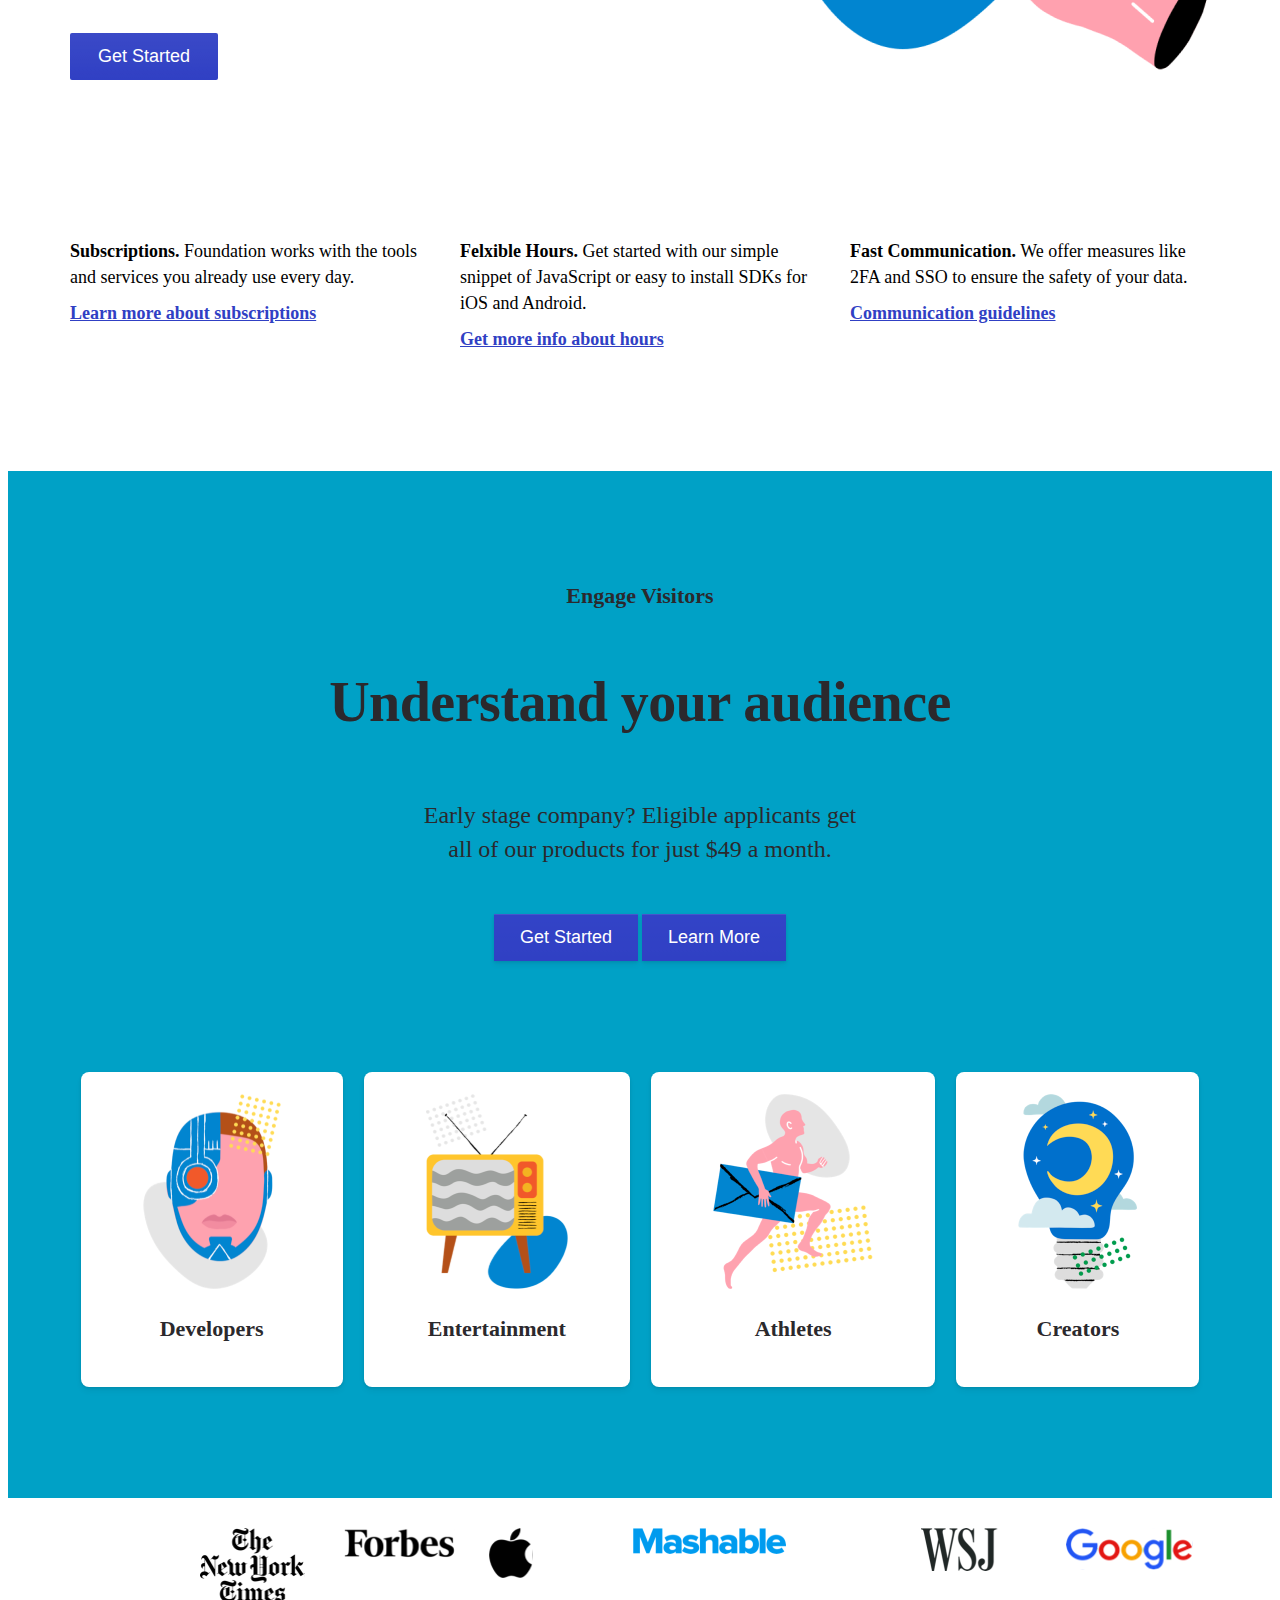
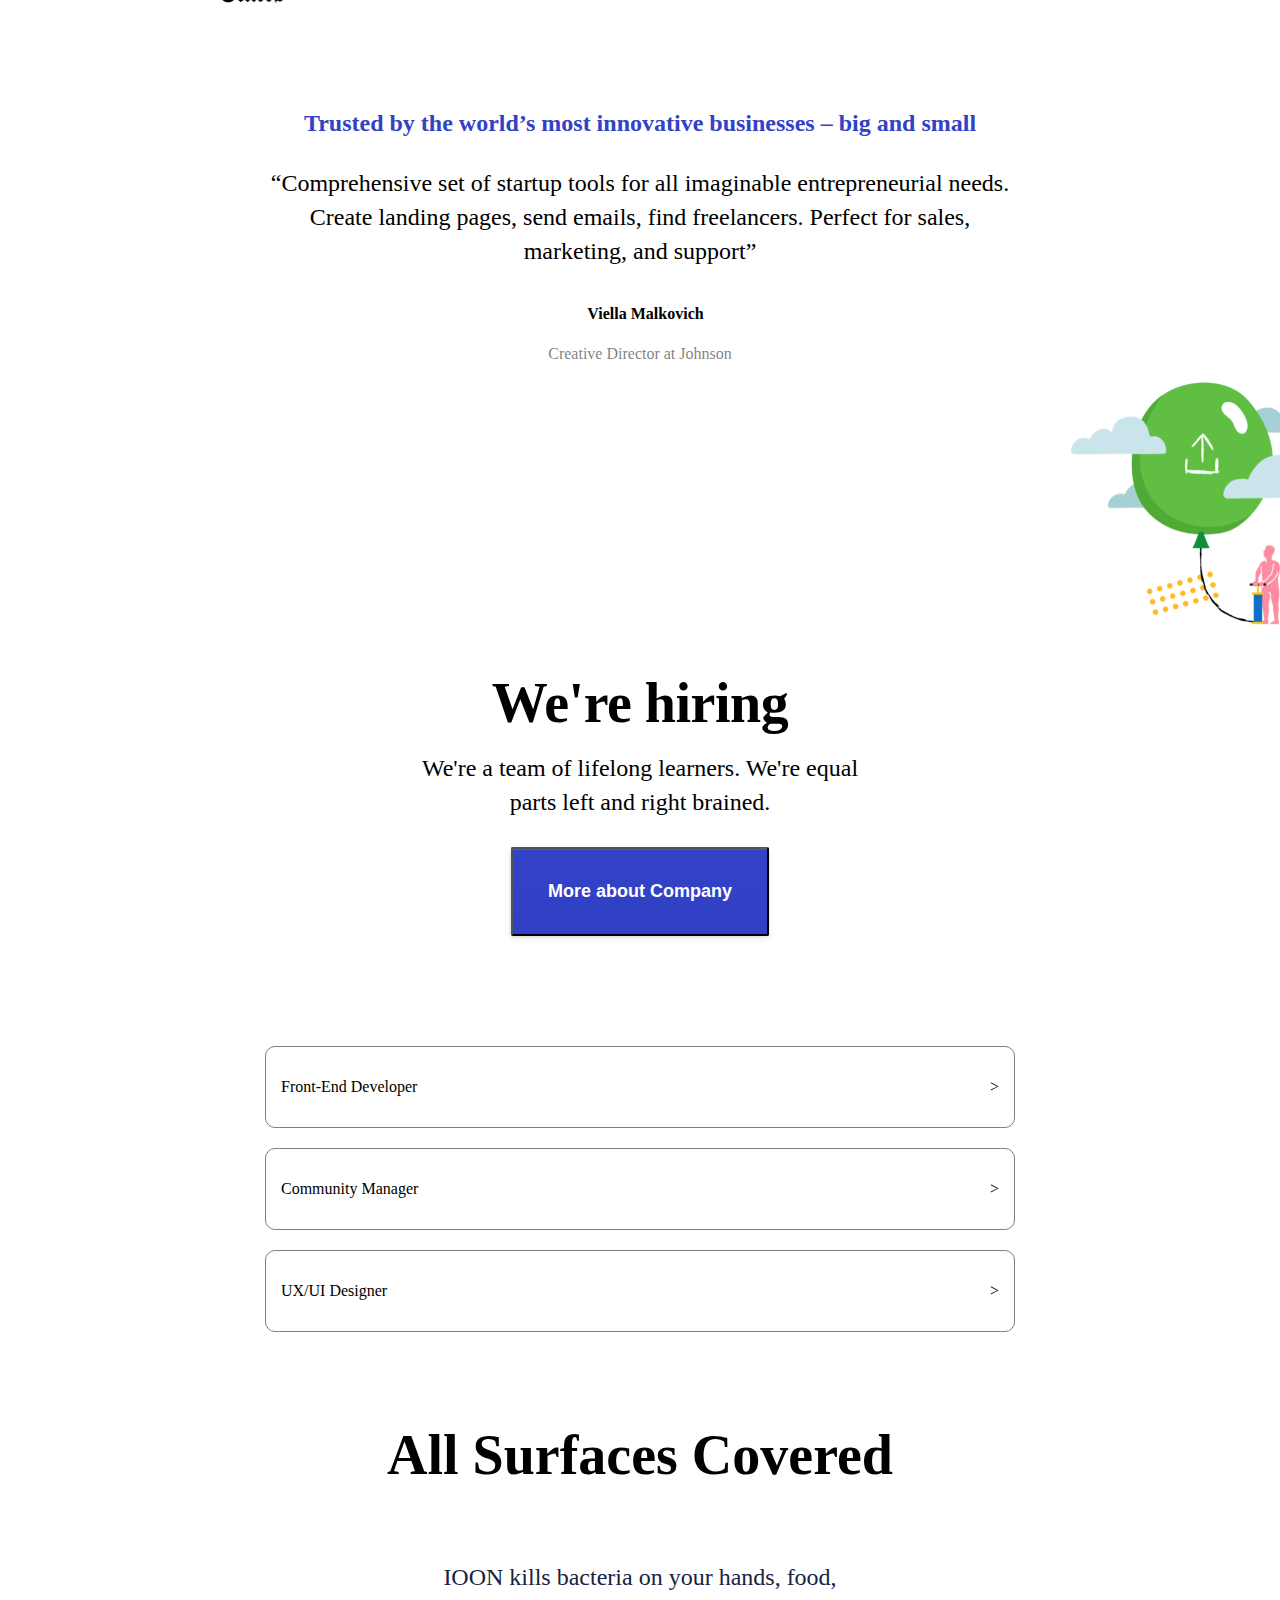
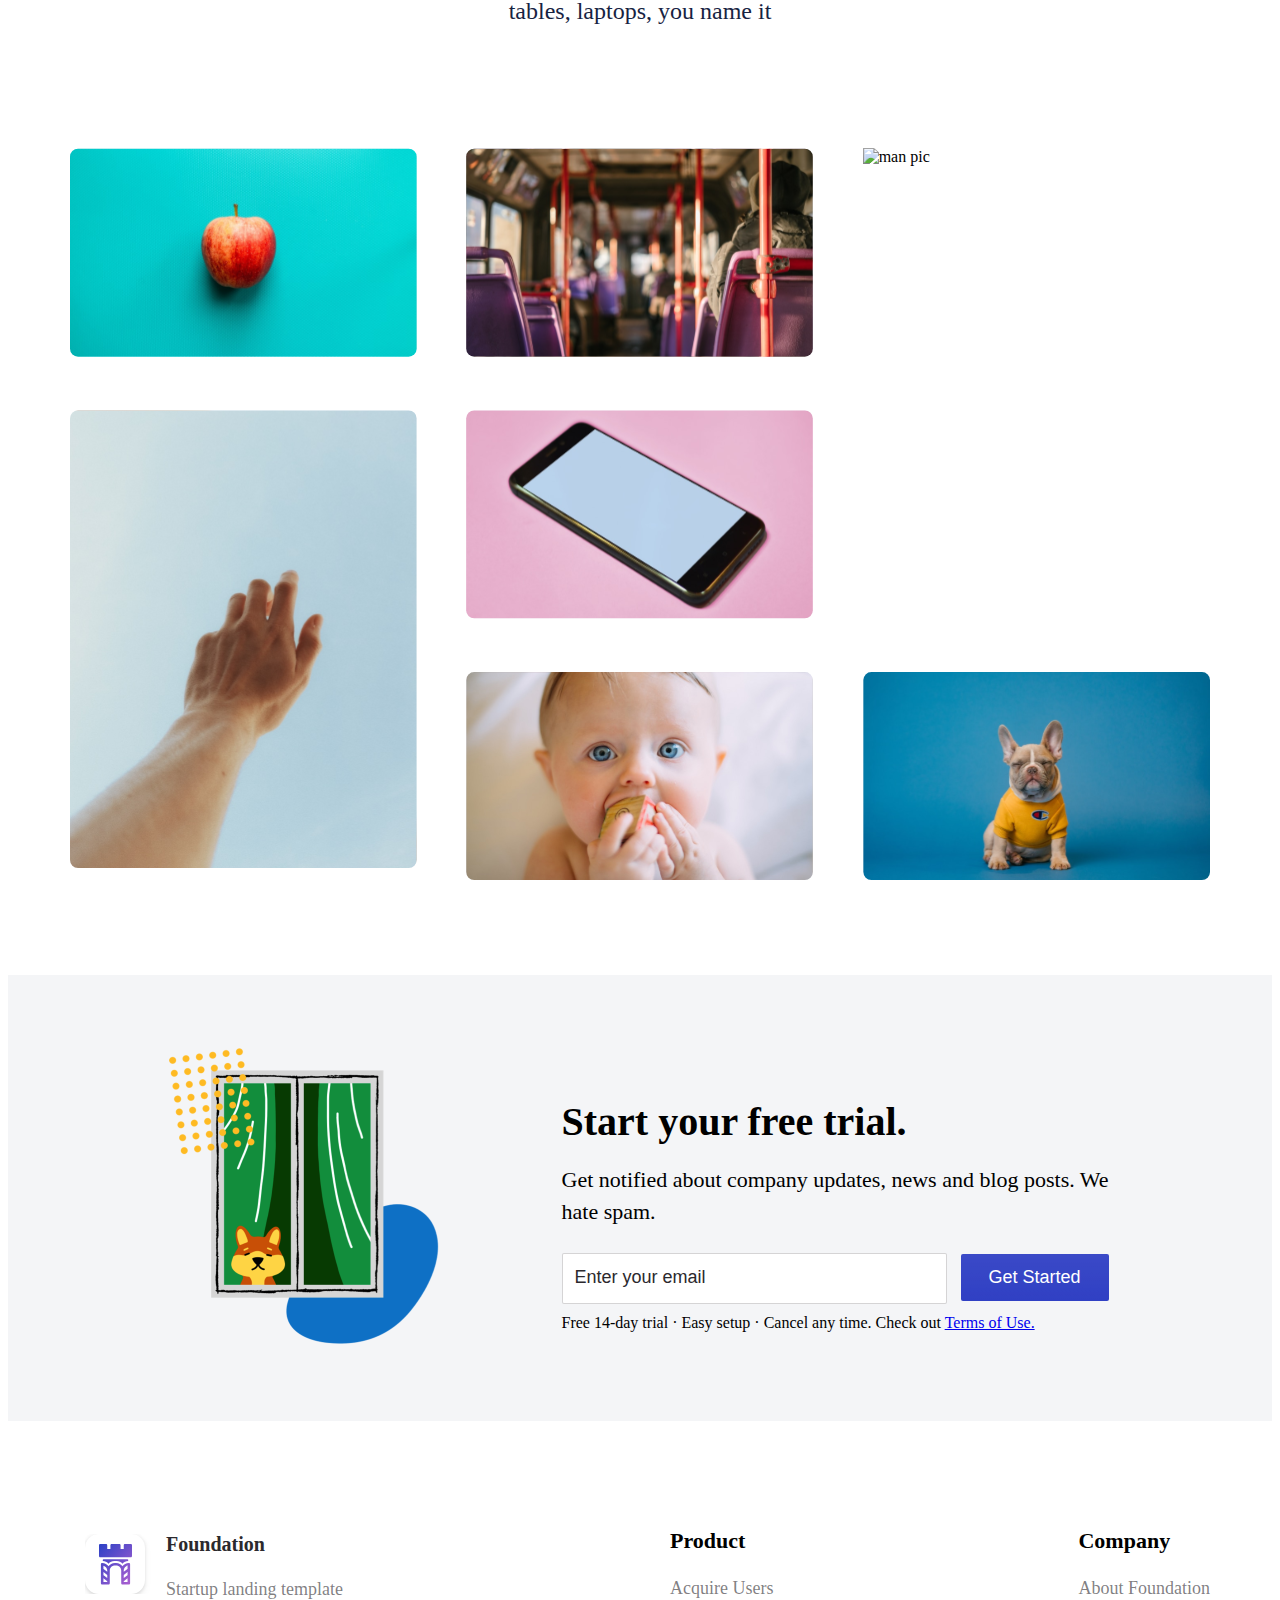
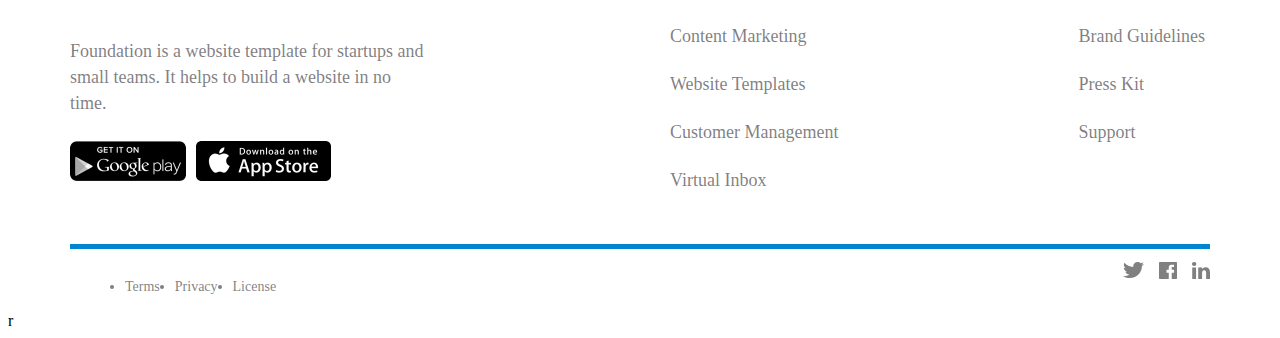
==== commit 8b37e5d4: "Add files via upload" ====
--- a/again/index.html
+++ b/again/index.html
@@ -6,10 +6,19 @@
     <meta http-equiv="X-UA-Compatible" content="IE=edge">
     <meta name="viewport" content="width=device-width, initial-scale=1.0">
     <title>Project2</title>
+    <!-- Карусель-->
+    <link rel="stylesheet" href="https://cdnjs.cloudflare.com/ajax/libs/slick-carousel/1.8.1/slick-theme.css"
+        integrity="sha512-6lLUdeQ5uheMFbWm3CP271l14RsX1xtx+J5x2yeIDkkiBpeVTNhTqijME7GgRKKi6hCqovwCoBTlRBEC20M8Mg=="
+        crossorigin="anonymous" />
+    <!-- Карусель-->
+    <link rel="stylesheet" href="https://cdnjs.cloudflare.com/ajax/libs/slick-carousel/1.8.1/slick.css"
+        integrity="sha512-wR4oNhLBHf7smjy0K4oqzdWumd+r5/+6QO/vDda76MW5iug4PT7v86FoEkySIJft3XA0Ae6axhIvHrqwm793Nw=="
+        crossorigin="anonymous" />
 
     <link rel="stylesheet" href="https://cdnjs.cloudflare.com/ajax/libs/meyer-reset/2.0/reset.min.css">
     <link rel="stylesheet" href="./css/style.css">
     <link rel="stylesheet" href="./css/animate.css">
+    <link rel="stylesheet" href="./css/modal.css">
 </head>
 
 <body>
@@ -60,7 +69,7 @@
                     <button class="button">
                         Get Started
                     </button>
-                    <button class="button button-white">
+                    <button id="modal-button" class="button button-white">
                         Learn More
                     </button>
                 </div>
@@ -86,6 +95,71 @@
                 </div>
             </div>
         </div>
+        <div class="cont-all">
+            <div class="container all">
+                <div class=" cont-all-container">
+                    <div class="column">
+                        <h2 class="Features-titile">Features</h2>
+                        <h1 class="Easily">Easily find leads and customers</h1>
+                        <p class="Send">Send one-off and automated email, push, and in-app messages to people. Create
+                            better
+                            stories.
+                        </p>
+                        <div class="cont-features">
+                            <div class="bord-logo">
+                                <div class="bord bord-active">
+                                    <div>
+                                        <img src="./logo/compas.svg" alt="compas pic">
+                                        <a class="link" href="#">Acquire new customers
+                                        </a>
+                                    </div>
+                                    <p>Everything you need to start building – including open-source code,
+                                        documentation.
+                                    </p>
+                                </div>
+                                <div class="bord">
+                                    <div>
+                                        <img src="./logo/build.svg" alt="build pic">
+                                        <a class="link" href="#">Engage users
+                                        </a>
+                                    </div>
+                                </div>
+                                <div class="bord">
+                                    <div>
+                                        <img src="./logo/home.svg" alt="home pic">
+                                        <a class="link" href="#">Develop across platforms
+                                        </a>
+                                    </div>
+                                </div>
+                                <!-- <div><img src="./logo/bild.svg" alt="">
+                                    <h2>Engage users
+                                    </h2>
+                                    <div>
+                                        <img src="./logo/home.svg" alt="">
+                                    </div>
+    
+                                    <div>
+                                        <h2>Develop across platforms
+                                        </h2>
+                                    </div>-->
+
+                            </div>
+                        </div>
+                    </div>
+                </div>
+            </div>
+            <div class="eye">
+                <img src="./img/binocular.svg" alt="binocular pic">
+            </div>
+            <div class="column">
+                <div class="Invision">
+                    <img src="./img/inspace.png" alt="inspace Screen">
+                </div>
+            </div>
+        </div>
+        </div>
+
+
         <section class="watch">
             <div class="container watch_text1">
                 <img src="./img/watch.png" alt="watch pic" class="watch_pic">
@@ -248,15 +322,40 @@
                 </div>
             </div>
         </section>
+        <section class="carusel">
+            <div class="container">
+                <div class="slider">
+                    <div>
+                        <h2 class="slider-title">Trusted by the world’s most innovative businesses – big and small
+                        </h2>
+                        <p class="slider-text">“Comprehensive set of startup tools for all imaginable entrepreneurial
+                            needs. Create landing
+                            pages, send emails, find freelancers. Perfect for sales, marketing, and support”
+                        </p>
+                        <h2 class="viella">Viella Malkovich
+                        </h2>
+                        <p class="slider-creative">Creative Director at Johnson
+                        </p>
+                    </div>
+                    <div>
+                        <img src="./img/airballoon.png" alt="airballoon pic" class="slider-img">
+                    </div>
+                </div>
+            </div>
+
+
+        </section>
+
+
         <section class="about">
             <div class="container">
                 <div class="about-item_container">
                     <div class="item-text">
                         <h2>
-                            We’re hiring
+                            We're hiring
                         </h2>
                         <p>
-                            We’re a team of lifelong learners. We’re equal parts left and right brained.
+                            We're a team of lifelong learners. We're equal parts left and right brained.
                         </p>
                         <div>
                             <button class="button-more">
@@ -425,15 +524,35 @@
 
 
     </footer>
-
+    <div class="modal-overlay">
+        <div class="modal">
+            <div class="modal-content">
+                <div>
+                    <img src="./img/watch.png" alt="3d pic">
+                </div>
+                <p>Lorem ipsum dolor sit amet consectetur adipisicing elit. Fuga nesciunt dolor fugit voluptas alias
+                    aspernatur!</p>
+            </div>
+            <p class="close">
+                X
+            </p>
+        </div>
+    </div>
     <script src="js/wow.min.js">
+    </script>
+    <script src="https://cdnjs.cloudflare.com/ajax/libs/slick-carousel/1.8.1/slick.min.js"
+        integrity="sha512-XtmMtDEcNz2j7ekrtHvOVR4iwwaD6o/FUJe6+Zq+HgcCsk3kj4uSQQR8weQ2QVj1o0Pk6PwYLohm206ZzNfubg=="
+        crossorigin="anonymous">
     </script>
     <script src="https://cdnjs.cloudflare.com/ajax/libs/jquery/3.6.0/jquery.min.js"
         integrity="sha512-894YE6QWD5I59HgZOGReFYm4dnWc1Qt5NtvYSaNcOP+u1T9qYdvdihz0PPSiiqn/+/3e7Jo4EaG7TubfWGUrMQ=="
         crossorigin="anonymous" referrerpolicy="no-referrer">
     </script>
-    <script src="./js/script.js">
+    <script src="../again/js/script.js">
     </script>
+    <script src="./js/modal.js">
+
+    </script>r
 </body>
 
 </html>--- a/again/css/style.css
+++ b/again/css/style.css
@@ -156,6 +156,111 @@
     font-size: 22px;
     line-height: 32px;
     color: #2B292D;
+}
+
+.cont-features {
+    margin-top: 42px;
+
+}
+
+.column {}
+
+.cont-all-container {
+    display: flex;
+}
+
+.cont-all {
+
+    position: relative;
+    padding: 42px;
+}
+
+.Features-titile {
+    font-weight: bold;
+    font-size: 22px;
+    line-height: 34px;
+    color: #009B4D;
+}
+
+.Easily {
+    margin-top: 24px;
+    max-width: 462px;
+    font-weight: bold;
+    font-size: 56px;
+    line-height: 56px;
+    letter-spacing: -0.5px;
+    color: #2B292D;
+}
+
+.Send {
+    margin-top: 30px;
+    max-width: 462px;
+    font-size: 24px;
+    line-height: 34px;
+    color: #2B292D;
+}
+
+.Acquire {
+    font-weight: bold;
+    font-size: 22px;
+    line-height: 26px;
+}
+
+.eye {
+    position: absolute;
+    left: 0;
+    top: 350px;
+}
+
+.Invision {
+    position: absolute;
+    right: 488px;
+    top: -10px;
+}
+
+.bord {
+    border-bottom: 1px solid #dfdfe0;
+    max-width: 459px;
+    margin-top: 21px;
+
+}
+
+.bord p {
+    display: none;
+}
+
+.bord-active {
+    border-bottom: 3px solid #3142c6;
+}
+
+.bord-active .link {
+    color: #3142c6;
+}
+
+.bord-active p {
+    display: block;
+}
+
+.bord-logo {
+    max-width: 459px;
+}
+
+.link {
+    font-weight: bold;
+    color: black;
+    padding-left: 15px;
+    text-decoration: none;
+    font-style: 22px;
+}
+
+.bord>div {
+    display: flex;
+    align-items: center;
+    padding-bottom: 22px;
+}
+
+.bord>p {
+    padding-bottom: 22px;
 }
 
 .watch {
@@ -221,6 +326,42 @@
 .companies {
     display: flex;
     padding: 30px 0 81px 130px;
+}
+
+.slider-title {
+    font-weight: bold;
+    font-size: 24px;
+    line-height: 30px;
+    text-align: center;
+    color: #3142C6;
+    margin-bottom: 28px;
+}
+
+.slider-text {
+    margin: 0 auto;
+    max-width: 750px;
+    font-size: 24px;
+    line-height: 34px;
+    text-align: center;
+    margin-bottom: 34px;
+}
+
+.viella {
+    font-weight: bold;
+    font-size: 16px;
+    line-height: 24px;
+    text-align: center;
+}
+
+.slider-creative {
+    font-size: 16px;
+    line-height: 24px;
+    text-align: center;
+    color: rgba(43, 41, 45, 0.6);
+}
+
+.slider-img {
+    transform: translate(1000px, 0);
 }
 
 .viella {
@@ -456,6 +597,7 @@
     line-height: 13px;
     color: #FFFFFF;
 }
+
 .about {
     margin-bottom: 90px;
 }
--- a/again/css/modal.css
+++ b/again/css/modal.css
@@ -0,0 +1,32 @@
+.modal-overlay {
+    display: none;
+    position: fixed;
+    background: rgba(0, 0, 0, .2);
+    top: 0;
+    left: 0;
+    bottom: 0;
+    right: 0;
+    z-index: 2;
+}
+
+.modal {
+    max-width: 550px;
+    text-align: center;
+    background: white;
+    padding: 20px;
+    box-sizing: border-box;
+    border-radius: 15px;
+    position: absolute;
+    top: 50%;
+    left: 50%;
+    transform: translate(-50%, -50%);
+}
+
+.close {
+    font-weight: bold;
+    font-size: 30px;
+    cursor: pointer;
+    position: absolute;
+    top: 0;
+    right: 10px;
+}